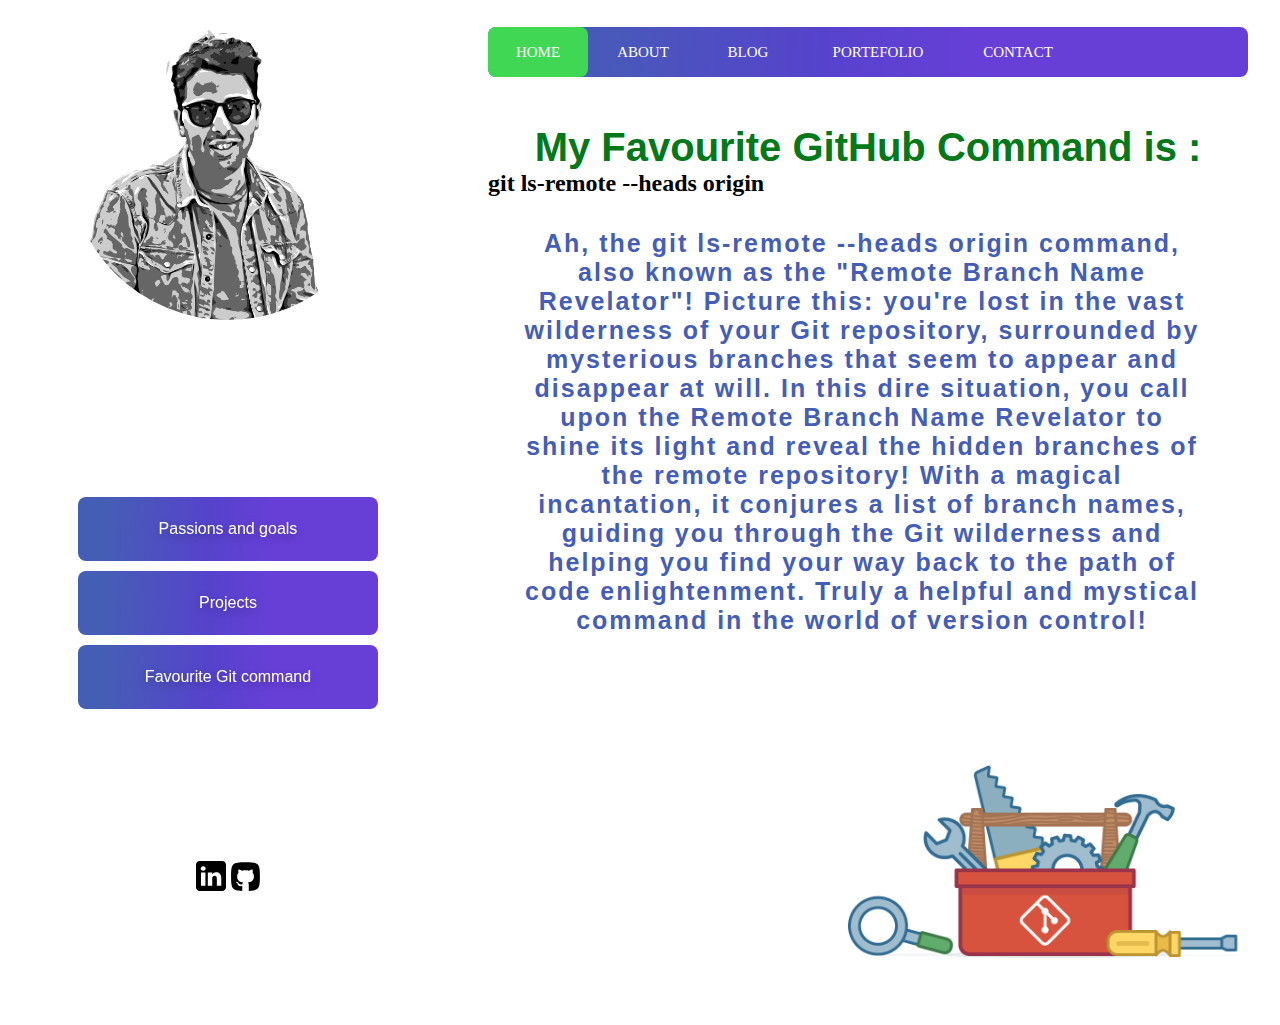
==== sidebar-items/git-command.html @ 958061ca "new desgin all pages" ====
<!DOCTYPE html>
<html lang="en">

<head>
    <meta charset="UTF-8">
    <meta name="viewport" content="width=device-width, initial-scale=1.0">
    <title>Document</title>
    <link rel="stylesheet" href="/css/git-command.css">
</head>

<body>
    <div class="main">
        <div class="sidebar">
            <div class="profile-pic-border">
                <img class="profile-image" src="../assets/hasan2.png" alt="profile-image" />
            </div>
            <div class="persona-iformation-links">
                <div>
                    <a href="/sidebar-items/passion-goals.html">
                        <button class="button" role="button">
                            Passions and
                            goals
                        </button>
                    </a>
                </div>
                <div>
                    <a href="/sidebar-items/projects.html">
                        <button class="button" role="button">
                            Projects
                        </button>
                    </a>
                </div>
                <div>
                    <a href="/sidebar-items/git-command.html">
                        <button class="button" role="button">
                            Favourite Git command
                        </button>
                    </a>
                </div>
            </div>
            <div>
                <img height="40" width="30" src="../icons/linkedin_network_social network_linkedin logo_icon.svg"
                    alt="linkedin">
                <img height="40" width="30" src="../icons/github_icon.svg" alt="linkedin">
            </div>

        </div>
        <div class="landing">
            <div class="navbar-parent-div">
                <nav>
                    <a href="../index.html">Home</a>
                    <a href="#">About</a>
                    <a href="#">Blog</a>
                    <a href="#">Portefolio</a>
                    <a href="#">Contact</a>
                    <div class="animation start-home"></div>
                </nav>
            </div>
            <div class="homepage-display">
                <h1>
                    My Favourite GitHub Command is :
                </h1>
                <h2>
                    git ls-remote --heads origin
                </h2>
                <h3>
                    Ah, the git ls-remote --heads origin command, also known as the "Remote Branch Name Revelator"!
                    Picture this: you're lost in the vast wilderness of your Git repository, surrounded by mysterious
                    branches that seem to appear and disappear at will. In this dire situation, you call upon the Remote
                    Branch Name Revelator to shine its light and reveal the hidden branches of the remote repository!
                    With a magical incantation, it conjures a list of branch names, guiding you through the Git
                    wilderness and helping you find your way back to the path of code enlightenment. Truly a helpful and
                    mystical command in the world of version control!
                </h3>
            </div>
        </div>
    </div>
</body>

</html>
---- css/git-command.css ----
* {
    margin: 0;
    padding: 0;
}

.main {
    display: flex;


}

.sidebar {
    top: 0;
    position: sticky;
    display: flex;
    flex-direction: column;
    align-items: center;
    justify-content: space-between;
    height: 100vh;
    width: 30rem;
    /* background: aquamarine; */
}

.landing {

    margin-left: 2rem;
    margin-right: 2rem;
}

.profile-pic-border {
    width: 20rem;
    height: 20rem;
    border-radius: 50%;
    overflow: hidden;
}

.profile-image {
    display: block;
    width: 100%;
    height: 100%;
    object-fit: cover;
}


.persona-iformation-links {
    margin-top: 20px;

}

.button {
    width: 300px;
    background-image: linear-gradient(92.88deg, #455EB5 9.16%, #5643CC 43.89%, #673FD7 64.72%);
    border-radius: 8px;
    border-style: none;
    box-sizing: border-box;
    color: #FFFFFF;
    cursor: pointer;
    flex-shrink: 0;
    font-family: "Inter UI", "SF Pro Display", -apple-system, BlinkMacSystemFont, "Segoe UI", Roboto, Oxygen, Ubuntu, Cantarell, "Open Sans", "Helvetica Neue", sans-serif;
    font-size: 16px;
    font-weight: 500;
    height: 4rem;
    padding: 0 1.6rem;
    text-align: center;
    text-shadow: rgba(0, 0, 0, 0.25) 0 3px 8px;
    transition: all .5s;
    user-select: none;
    -webkit-user-select: none;
    touch-action: manipulation;
    margin-top: 10px;
    /* opacity: 0.5; */

}

.button:hover {
    box-shadow: rgba(80, 63, 205, 0.5) 0 1px 30px;
    transition-duration: .1s;
    opacity: 1;
}

nav {


    top: 0;
    z-index: 1000;
    margin: 27px auto 0;
    position: relative;
    width: 100%;
    height: 50px;
    background-image: linear-gradient(92.88deg, #455EB5 9.16%, #5643CC 43.89%, #673FD7 64.72%);
    border-radius: 8px;
    font-size: 0;
}

nav a {
    line-height: 50px;
    height: 100%;
    font-size: 15px;
    display: inline-block;
    position: relative;
    z-index: 1;
    text-decoration: none;
    text-transform: uppercase;
    text-align: center;
    color: white;
    cursor: pointer;
}

nav .animation {
    position: absolute;
    height: 100%;
    top: 0;
    z-index: 0;
    transition: all .5s ease 0s;
    border-radius: 8px;
}

a:nth-child(1) {
    width: 100px;
}

a:nth-child(2) {
    width: 110px;
}

a:nth-child(3) {
    width: 100px;
}

a:nth-child(4) {
    width: 160px;
}

a:nth-child(5) {
    width: 120px;
}

nav .start-home,
a:nth-child(1):hover~.animation {
    width: 100px;
    left: 0;
    background-color: rgb(63, 215, 83);
}

nav .start-about,
a:nth-child(2):hover~.animation {
    width: 110px;
    left: 100px;
    background-color: #c5e73c;
}

nav .start-blog,
a:nth-child(3):hover~.animation {
    width: 100px;
    left: 210px;
    background-color: #3498db;
}

nav .start-portefolio,
a:nth-child(4):hover~.animation {
    width: 160px;
    left: 310px;
    background-color: #9b59b6;
}

nav .start-contact,
a:nth-child(5):hover~.animation {
    width: 120px;
    left: 470px;
    background-color: #e67e22;
}

.button-2 {
    width: 300px;
    background-image: linear-gradient(92.88deg, #45b556 9.16%, #43cc5e 43.89%, rgb(63, 215, 83) 64.72%);
    border-radius: 8px;
    border-style: none;
    box-sizing: border-box;
    color: #FFFFFF;
    cursor: pointer;
    flex-shrink: 0;
    font-family: "Inter UI", "SF Pro Display", -apple-system, BlinkMacSystemFont, "Segoe UI", Roboto, Oxygen, Ubuntu, Cantarell, "Open Sans", "Helvetica Neue", sans-serif;
    font-size: 16px;
    font-weight: 500;
    height: 4rem;
    padding: 0 1.6rem;
    text-align: center;
    text-shadow: rgba(0, 0, 0, 0.25) 0 3px 8px;
    transition: all .5s;
    user-select: none;
    -webkit-user-select: none;
    touch-action: manipulation;
    margin-top: 10px;
    /* opacity: 0.5; */

}

.button-2:hover {
    box-shadow: rgba(63, 205, 89, 0.5) 0 1px 30px;
    transition-duration: .1s;
    opacity: 1;
}

.background-img {

    width: 50rem;
    height: 20rem;
}

.logo {
    height: 6rem;
}


.project-img {
    margin-top: 2rem;
    margin-bottom: 3rem;
}

.homepage-display {
    margin-top: 3rem;
    background-image: url('/assets/git-toolbox.png');
    background-size: 400px 300px;
    background-repeat: no-repeat;
    background-position: right bottom;
    height: 100%;

}

.content-display {
    display: flex;
    flex-direction: row;
    align-items: center;
    justify-content: center;

}

.landing {
    width: calc(100% - 30rem);
}



.project-links {
    display: flex;
    flex-direction: column;
    gap: 1rem;
    align-items: center;
    justify-content: center;
    width: 30rem;
    height: 20rem;
}

a {
    text-decoration: none;
    color: inherit;
}

h1 {
    color: #03791a;
    text-align: center;
    font-size: 40px;
    font-family: "Comic Sans MS", cursive, sans-serif;

}

h3 {

    font-size: 25px;
    letter-spacing: 2px;
    width: 90%;
    text-align: center;
    margin-left: 2rem;

    margin-top: 2rem;
    font-family: Geneva, sans-serif;
    color: #455EB5;
}
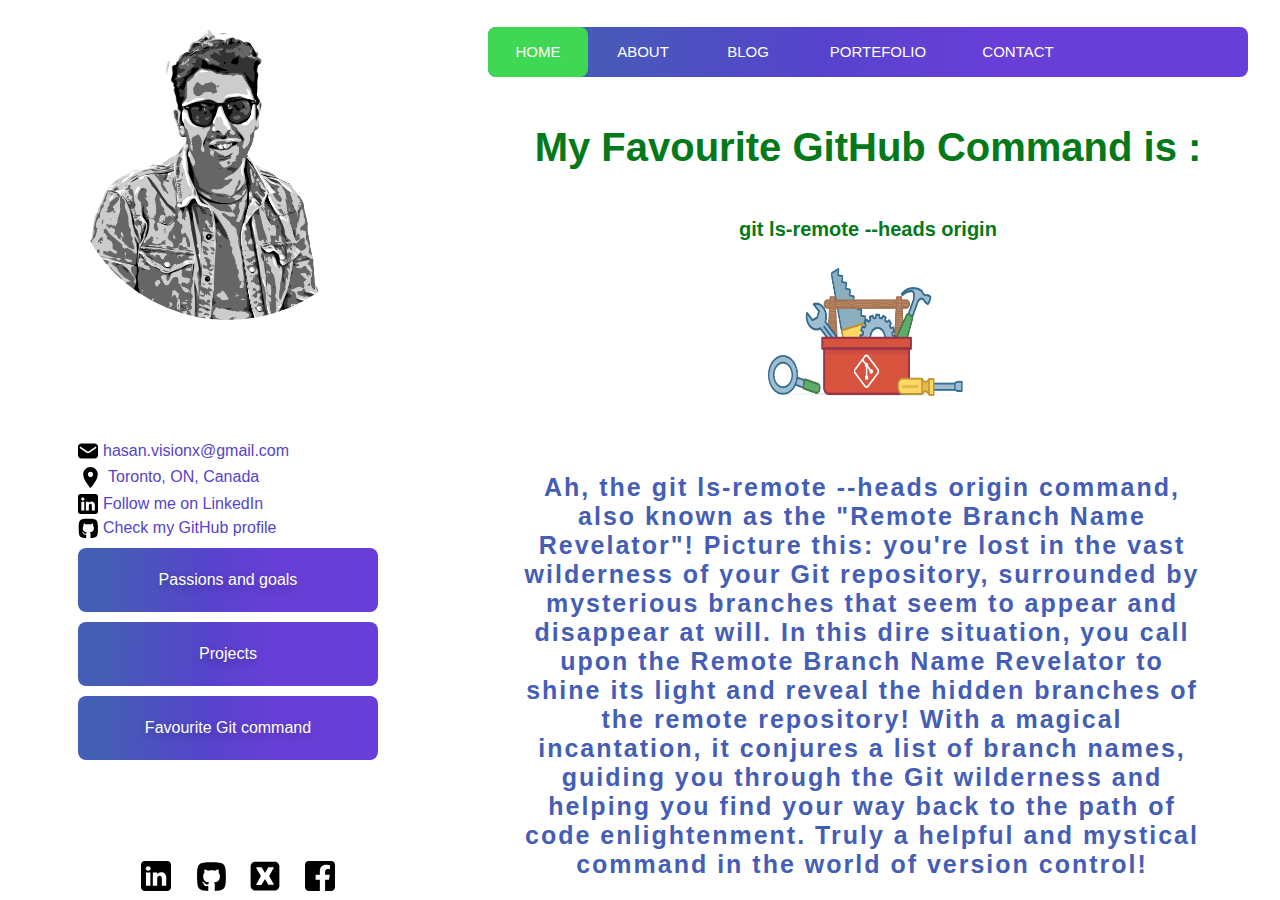
==== commit 49678e93: "more design enhancemet" ====
--- a/sidebar-items/git-command.html
+++ b/sidebar-items/git-command.html
@@ -4,7 +4,7 @@
 <head>
     <meta charset="UTF-8">
     <meta name="viewport" content="width=device-width, initial-scale=1.0">
-    <title>Document</title>
+    <title>Git-Command</title>
     <link rel="stylesheet" href="/css/git-command.css">
 </head>
 
@@ -15,6 +15,29 @@
                 <img class="profile-image" src="../assets/hasan2.png" alt="profile-image" />
             </div>
             <div class="persona-iformation-links">
+                <div class="contact-main">
+                    <div class="contact">
+                        <img src="/icons/email_letter_mail_message_icon.svg" width="20" height="20">
+                        <a class="contact-detail" href="mailto:hasan.visionx@gmail.com">hasan.visionx@gmail.com</a>
+                    </div>
+                    <div class="contact">
+                        <img src="/icons/location_on_icon.svg" width="25" height="25">
+                        <a class="contact-detail" href="mailto:hasan.visionx@gmail.com">Toronto, ON, Canada</a>
+                    </div>
+                    <div class="contact">
+                        <img src="/icons/linkedin_network_social network_linkedin logo_icon.svg" width="20" height="20">
+                        <a class="contact-detail" href="https://www.linkedin.com/in/hasan-haj-hasan/"
+                            target="_blank">Follow
+                            me on
+                            LinkedIn</a>
+                    </div>
+                    <div class="contact">
+                        <img src="/icons/github_icon.svg" width="20" height="20">
+                        <a class="contact-detail" href="https://github.com/HasanVision" target="_blank">Check my GitHub
+                            profile</a>
+                    </div>
+                </div>
+
                 <div>
                     <a href="/sidebar-items/passion-goals.html">
                         <button class="button" role="button">
@@ -38,10 +61,13 @@
                     </a>
                 </div>
             </div>
-            <div>
-                <img height="40" width="30" src="../icons/linkedin_network_social network_linkedin logo_icon.svg"
-                    alt="linkedin">
-                <img height="40" width="30" src="../icons/github_icon.svg" alt="linkedin">
+            <div class="sidebar-social">
+                <img style="margin-left: 20px;" height="40" width="30"
+                    src="../icons/linkedin_network_social network_linkedin logo_icon.svg" alt="linkedin">
+                <img style="margin-left: 20px;" height="40" width="30" src="../icons/github_icon.svg" alt="linkedin">
+                <img style="margin-left: 20px;" height="40" width="30" src="../icons/x_icon.svg" alt="linkedin">
+                <img style="margin-left: 20px;" height="40" width="30"
+                    src="../icons/facebook logo_social network_icon.svg" alt="linkedin">
             </div>
 
         </div>
@@ -63,6 +89,9 @@
                 <h2>
                     git ls-remote --heads origin
                 </h2>
+                <div style="display: flex; align-items: center; justify-content: center;">
+                    <img src="/assets/git-toolbox.png" height="200" width="200">
+                </div>
                 <h3>
                     Ah, the git ls-remote --heads origin command, also known as the "Remote Branch Name Revelator"!
                     Picture this: you're lost in the vast wilderness of your Git repository, surrounded by mysterious
--- a/css/git-command.css
+++ b/css/git-command.css
@@ -5,6 +5,7 @@
 
 .main {
     display: flex;
+    font-family: Geneva, sans-serif;
 
 
 }
@@ -219,12 +220,6 @@
 
 .homepage-display {
     margin-top: 3rem;
-    background-image: url('/assets/git-toolbox.png');
-    background-size: 400px 300px;
-    background-repeat: no-repeat;
-    background-position: right bottom;
-    height: 100%;
-
 }
 
 .content-display {
@@ -275,4 +270,36 @@
     margin-top: 2rem;
     font-family: Geneva, sans-serif;
     color: #455EB5;
+}
+
+h2 {
+    margin-top: 3rem;
+    color: #03791a;
+    text-align: center;
+    font-size: 20px;
+    font-family: "Comic Sans MS", cursive, sans-serif;
+}
+
+@media (prefers-color-scheme: dark) {
+    html {
+        color-scheme: dark;
+    }
+}
+
+.contact-main {}
+
+.contact {
+    display: flex;
+    flex-direction: row;
+    align-items: center;
+    margin-top: 0.25rem;
+
+
+}
+
+.contact-detail {
+    margin-left: 5px;
+    white-space: nowrap;
+    color: #5643CC;
+
 }